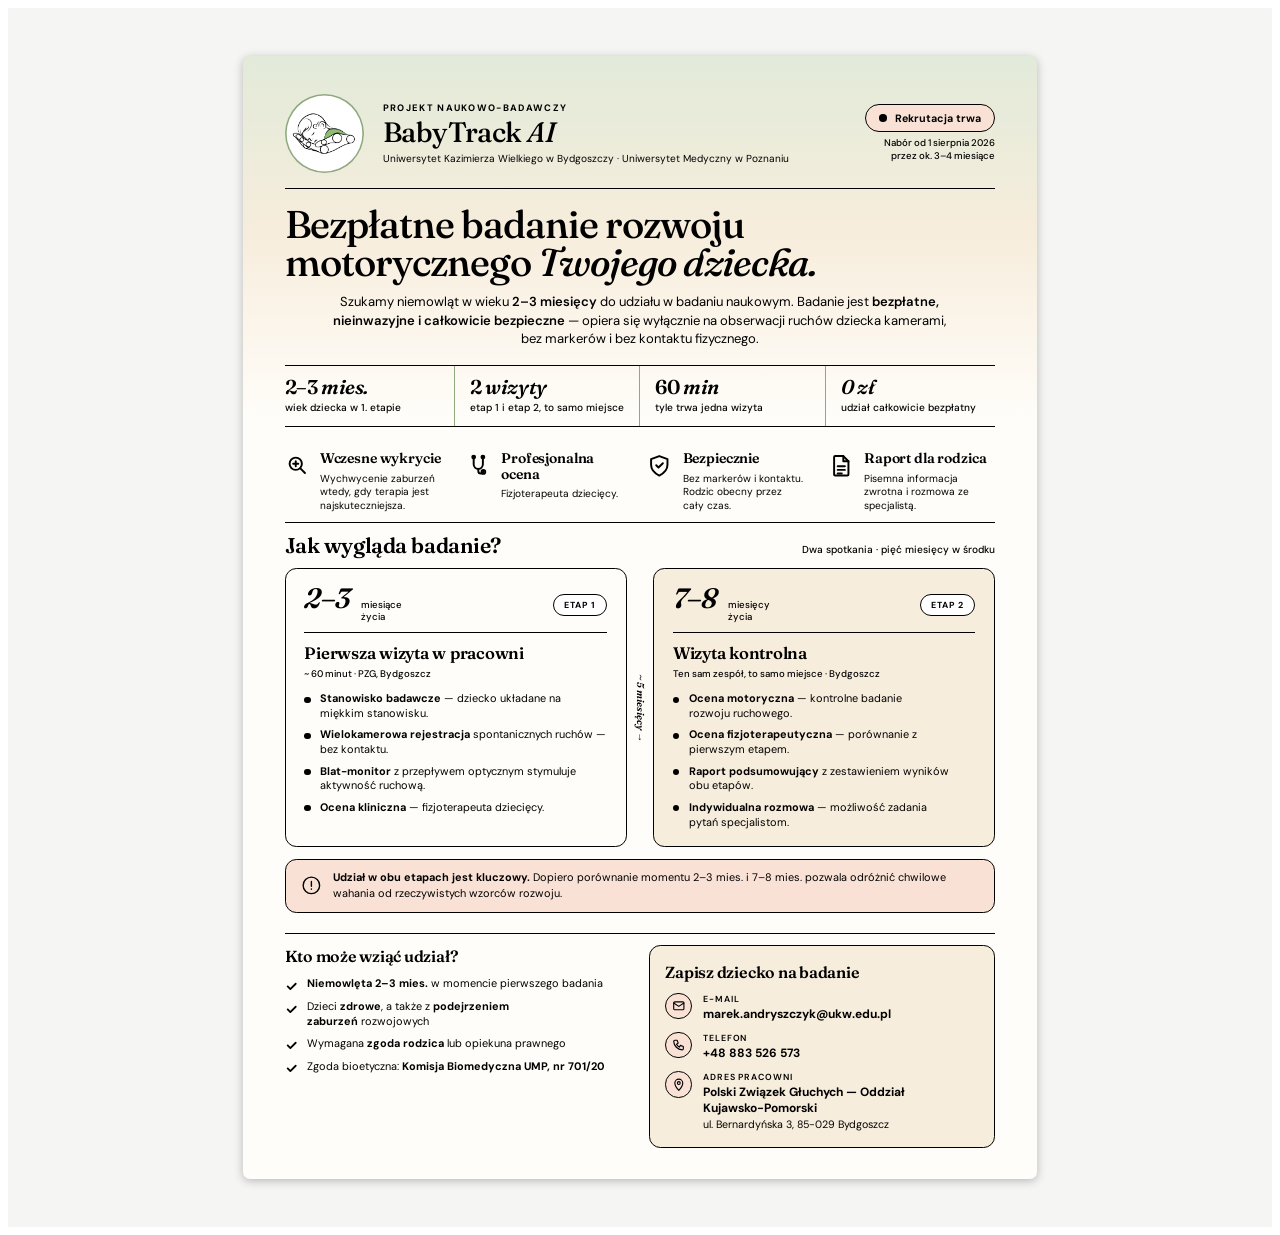
==== BabyTrack AI Plakat A4.html @ 6ee7b048 "Initial commit" ====
<!doctype html>
<html lang="pl">
<head>
<meta charset="utf-8">
<title>BabyTrack AI — Plakat A4</title>
<meta name="viewport" content="width=device-width, initial-scale=1">
<link rel="preconnect" href="https://fonts.googleapis.com">
<link rel="preconnect" href="https://fonts.gstatic.com" crossorigin>
<link href="https://fonts.googleapis.com/css2?family=Fraunces:ital,opsz,wght@0,9..144,400;0,9..144,500;0,9..144,600;1,9..144,400;1,9..144,500&family=DM+Sans:wght@400;500;600;700&display=swap" rel="stylesheet">
<style>
doc-page:not(:defined){visibility:hidden}
:root{
  --paper:#fffdf9;--ink:#000000;--ink-soft:#000000;--ink-mute:#000000;
  --navy:#000000;--sky:#e2ead9;--sky-deep:#8fa87d;--tint:#f7eddc;--peach:#f9e2d5;
  --display:"Fraunces",Georgia,serif;--sans:"DM Sans",system-ui,sans-serif;
}
*{box-sizing:border-box}
a{color:var(--navy);text-decoration:none}
a:hover{color:var(--ink)}
.page{
  font-family:var(--sans);color:var(--ink);
  background:
    linear-gradient(180deg, var(--sky) 0%, var(--tint) 16%, var(--paper) 32%),
    var(--paper);
  display:flex;flex-direction:column;
  padding:10mm 11mm 8mm;
  line-height:1.38;
}

/* masthead */
.mast{display:flex;align-items:center;gap:5mm;padding-bottom:4mm;border-bottom:1.6px solid var(--ink)}
.mast .logo{width:21mm;height:21mm;border-radius:50%;background:#fff;display:grid;place-items:center;overflow:hidden;box-shadow:inset 0 0 0 1.6px var(--sky-deep);flex:none}
.mast .logo img{width:90%;height:90%;object-fit:contain}
.mast .who{flex:1;min-width:0}
.mast .eyebrow{font-size:7pt;letter-spacing:.14em;text-transform:uppercase;color:var(--navy);font-weight:700;margin:0 0 1mm}
.mast .brand{font-family:var(--display);font-weight:500;font-size:21pt;letter-spacing:-.02em;line-height:1;margin:0}
.mast .brand em{font-style:italic;color:var(--navy)}
.mast .org{font-size:7.6pt;color:var(--ink-soft);margin:1.4mm 0 0;line-height:1.35;text-wrap:pretty}
.recruit{display:flex;flex-direction:column;align-items:flex-end;gap:1.4mm;text-align:right;flex:none;min-width:max-content}
.recruit .pill{display:inline-flex;align-items:center;gap:2mm;white-space:nowrap;background:var(--peach);color:var(--ink);border:1.6px solid var(--ink);border-radius:99px;padding:1.4mm 3.6mm;font-size:8pt;font-weight:700}
.recruit .pill i{width:2mm;height:2mm;border-radius:50%;background:var(--navy);display:block}
.recruit .when{font-size:7.2pt;color:var(--ink-soft);line-height:1.35;font-weight:500}

/* hero */
.hero{padding:4.5mm 0 4mm}
.hero h1{font-family:var(--display);font-weight:500;font-size:29pt;line-height:.97;letter-spacing:-.025em;margin:0 0 3mm;max-width:158mm;text-wrap:balance}
.hero h1 em{font-style:italic;color:var(--navy)}
.hero .lede{font-size:9.8pt;color:var(--ink-soft);max-width:168mm;margin:0 auto 4mm;line-height:1.45;text-wrap:pretty}
.hero .lede b{color:var(--ink);font-weight:600}
.facts{display:flex;border-top:1.6px solid var(--ink);border-bottom:1.6px solid var(--ink)}
.fact{flex:1;padding:3mm 4mm 3mm 0;border-right:1px solid var(--sky-deep)}
.fact:last-child{border-right:0;padding-right:0}
.fact:not(:first-child){padding-left:4mm}
.fact .v{font-family:var(--display);font-weight:600;font-size:15pt;letter-spacing:-.02em;line-height:1;margin:0 0 1.2mm;color:var(--ink)}
.fact .v em{font-style:italic;color:var(--navy)}
.fact .l{font-size:7.6pt;color:var(--ink-soft);margin:0;line-height:1.3;text-wrap:pretty;font-weight:500}

/* benefits — compact inline row */
.benefits{display:grid;grid-template-columns:repeat(4,1fr);gap:4mm;padding:2.5mm 0}
.ben{display:flex;gap:2.8mm;align-items:flex-start}
.ben svg{width:6.5mm;height:6.5mm;color:var(--navy);stroke-width:1.9;flex:none;margin-top:.4mm}
.ben h3{font-family:var(--display);font-weight:600;font-size:10.5pt;line-height:1.12;letter-spacing:-.01em;margin:0 0 1.2mm;text-wrap:balance;color:var(--ink)}
.ben p{font-size:7.6pt;color:var(--ink-soft);margin:0;line-height:1.36;text-wrap:pretty}

/* stages */
.stages{display:flex;flex-direction:column}
.sec-head{display:flex;align-items:baseline;gap:4mm;margin-bottom:3mm;padding-top:3mm;border-top:1.6px solid var(--ink)}
.sec-head h2{font-family:var(--display);font-weight:600;font-size:16pt;letter-spacing:-.02em;margin:0;line-height:1;color:var(--ink)}
.sec-head .note{font-size:7.6pt;color:var(--ink-soft);margin-left:auto;font-weight:500}
.stage-row{display:grid;grid-template-columns:1fr 7mm 1fr;align-items:stretch}
.stage{border-radius:3mm;padding:4.5mm 5mm;border:1.6px solid var(--ink);display:flex;flex-direction:column}
.stage.s1{background:var(--paper)}
.stage.s2{background:var(--tint)}
.stage .top{display:flex;align-items:baseline;gap:3mm;margin-bottom:3mm;padding-bottom:2.6mm;border-bottom:1.2px solid var(--navy)}
.stage .age{font-family:var(--display);font-style:italic;font-weight:600;font-size:21pt;color:var(--navy);line-height:.9;letter-spacing:-.03em}
.stage .agel{font-size:7.2pt;color:var(--ink-soft);line-height:1.2;font-weight:500}
.stage .tag{margin-left:auto;font-size:6.6pt;letter-spacing:.12em;text-transform:uppercase;font-weight:700;background:#fff;color:var(--ink);border:1.4px solid var(--ink);border-radius:99px;padding:1mm 2.6mm}
.stage h3{font-family:var(--display);font-weight:600;font-size:12.5pt;line-height:1.12;letter-spacing:-.015em;margin:0 0 1mm;color:var(--ink)}
.stage .dur{font-size:7.2pt;color:var(--ink-soft);margin:0 0 3mm;font-weight:500}
.stage ul{list-style:none;margin:0;padding:0;display:flex;flex-direction:column;gap:1.7mm}
.stage li{display:flex;gap:2.6mm;font-size:8.2pt;line-height:1.36;text-wrap:pretty}
.stage li::before{content:"";flex:none;width:1.6mm;height:1.6mm;border-radius:50%;background:var(--ink);margin-top:1.5mm}
.stage li b{font-weight:700;color:var(--ink)}
.stage li span{color:var(--ink-soft)}
.gap{display:grid;place-items:center}
.gap .arrow{font-family:var(--display);font-style:italic;font-size:7.6pt;color:var(--navy);writing-mode:vertical-rl;font-weight:600}
.both{margin-top:3mm;background:var(--peach);border:1.6px solid var(--ink);border-radius:3mm;padding:2.8mm 4mm;display:flex;gap:3mm;align-items:center}
.both svg{width:5.5mm;height:5.5mm;color:var(--navy);flex:none}
.both p{margin:0;font-size:8.2pt;line-height:1.4;color:var(--ink-soft);text-wrap:pretty}
.both b{color:var(--ink);font-weight:700}

/* bottom */
.bottom{display:grid;grid-template-columns:1fr 1fr;gap:5mm;padding-top:3mm;margin-top:auto;border-top:1.6px solid var(--ink)}
.who-can h4,.contact h4{font-family:var(--display);font-weight:600;font-size:12pt;letter-spacing:-.015em;margin:0 0 2.4mm;color:var(--ink)}
.who-can ul{list-style:none;margin:0;padding:0;display:flex;flex-direction:column;gap:1.8mm}
.who-can li{display:flex;gap:2.6mm;font-size:8.2pt;line-height:1.36;color:var(--ink-soft);text-wrap:pretty}
.who-can li b{color:var(--ink);font-weight:700}
.who-can li svg{width:3.4mm;height:3.4mm;color:var(--navy);flex:none;margin-top:.9mm;stroke-width:3.4}
.contact{background:var(--tint);border:1.6px solid var(--ink);border-radius:3mm;padding:4mm}
.contact .rows{display:flex;flex-direction:column;gap:2.6mm}
.crow{display:flex;gap:3mm;align-items:flex-start}
.crow .ico{width:7mm;height:7mm;border-radius:50%;background:var(--peach);border:1.2px solid var(--navy);display:grid;place-items:center;color:var(--navy);flex:none}
.crow .ico svg{width:3.6mm;height:3.6mm;stroke-width:2}
.crow .l{font-size:6.6pt;letter-spacing:.1em;text-transform:uppercase;color:var(--ink-soft);margin:0 0 .5mm;font-weight:600}
.crow .v{font-size:9pt;font-weight:700;margin:0;line-height:1.3;color:var(--ink)}
.crow .v small{font-weight:400;color:var(--ink-soft);font-size:8pt;text-wrap:pretty}

/* footer */
.foot{display:none}
</style>
</head>
<body>
<doc-page size="a4">
<section class="page" data-screen-label="Plakat A4">

  <header class="mast">
    <span class="logo"><img src="assets/babytrack-logo.png" alt=""></span>
    <div class="who">
      <p class="eyebrow">Projekt naukowo-badawczy</p>
      <p class="brand">BabyTrack <em>AI</em></p>
      <p class="org">Uniwersytet Kazimierza Wielkiego w Bydgoszczy · Uniwersytet Medyczny w Poznaniu</p>
    </div>
    <div class="recruit">
      <span class="pill"><i></i> Rekrutacja trwa</span>
      <span class="when">Nabór od 1 sierpnia 2026<br>przez ok. 3–4 miesiące</span>
    </div>
  </header>

  <div class="hero">
    <h1>Bezpłatne badanie rozwoju motorycznego <em>Twojego dziecka.</em></h1>
    <p class="lede" style="text-align:center">Szukamy niemowląt w wieku <b>2–3 miesięcy</b> do udziału w badaniu naukowym. Badanie jest <b>bezpłatne, nieinwazyjne i całkowicie bezpieczne</b> — opiera się wyłącznie na obserwacji ruchów dziecka kamerami, bez markerów i bez kontaktu fizycznego.</p>
    <div class="facts">
      <div class="fact"><p class="v">2–3 <em>mies.</em></p><p class="l">wiek dziecka w 1. etapie</p></div>
      <div class="fact"><p class="v">2 <em>wizyty</em></p><p class="l">etap 1 i etap 2, to samo miejsce</p></div>
      <div class="fact"><p class="v">60 <em>min</em></p><p class="l">tyle trwa jedna wizyta</p></div>
      <div class="fact"><p class="v"><em>0 zł</em></p><p class="l">udział całkowicie bezpłatny</p></div>
    </div>
  </div>

  <div class="benefits">
    <div class="ben">
      <svg viewBox="0 0 24 24" fill="none" stroke="currentColor" stroke-linecap="round" stroke-linejoin="round"><circle cx="10.5" cy="10.5" r="6"></circle><path d="M15 15l4.5 4.5"></path><path d="M8 10.5h5M10.5 8v5"></path></svg>
      <div><h3>Wczesne wykrycie</h3><p>Wychwycenie zaburzeń wtedy, gdy terapia jest najskuteczniejsza.</p></div>
    </div>
    <div class="ben">
      <svg viewBox="0 0 24 24" fill="none" stroke="currentColor" stroke-linecap="round" stroke-linejoin="round"><path d="M7.5 4v7a4.5 4.5 0 0 0 9 0V4"></path><circle cx="7.5" cy="4" r="1.4"></circle><circle cx="16.5" cy="4" r="1.4"></circle><path d="M12 15.5v2a2.5 2.5 0 0 0 5 0"></path><circle cx="17" cy="18.5" r="1.8"></circle></svg>
      <div><h3>Profesjonalna ocena</h3><p>Fizjoterapeuta dziecięcy.</p></div>
    </div>
    <div class="ben">
      <svg viewBox="0 0 24 24" fill="none" stroke="currentColor" stroke-linecap="round" stroke-linejoin="round"><path d="M12 3l8 3v5.5c0 4.8-3.6 8.4-8 10.5-4.4-2.1-8-5.7-8-10.5V6l8-3z"></path><path d="M9 12l2.2 2.2L15.5 10"></path></svg>
      <div><h3>Bezpiecznie</h3><p>Bez markerów i kontaktu. Rodzic obecny przez cały czas.</p></div>
    </div>
    <div class="ben">
      <svg viewBox="0 0 24 24" fill="none" stroke="currentColor" stroke-linecap="round" stroke-linejoin="round"><path d="M6 3h8l5 5v13a1 1 0 0 1-1 1H6a1 1 0 0 1-1-1V4a1 1 0 0 1 1-1z"></path><path d="M14 3v5h5"></path><path d="M8.5 13h7M8.5 16.5h7M8.5 20h4"></path></svg>
      <div><h3>Raport dla rodzica</h3><p>Pisemna informacja zwrotna i rozmowa ze specjalistą.</p></div>
    </div>
  </div>

  <div class="stages">
    <div class="sec-head">
      <h2>Jak wygląda badanie?</h2>
      <span class="note">Dwa spotkania · pięć miesięcy w środku</span>
    </div>
    <div class="stage-row">
      <div class="stage s1">
        <div class="top">
          <span class="age">2–3</span><span class="agel">miesiące<br>życia</span>
          <span class="tag">Etap 1</span>
        </div>
        <h3>Pierwsza wizyta w pracowni</h3>
        <p class="dur">~ 60 minut · PZG, Bydgoszcz</p>
        <ul>
          <li><span><b>Stanowisko badawcze</b> — dziecko układane na miękkim stanowisku.</span></li>
          <li><span><b>Wielokamerowa rejestracja</b> spontanicznych ruchów — bez kontaktu.</span></li>
          <li><span><b>Blat-monitor</b> z przepływem optycznym stymuluje aktywność ruchową.</span></li>
          <li><span><b>Ocena kliniczna</b> — fizjoterapeuta dziecięcy.</span></li>
        </ul>
      </div>
      <div class="gap"><span class="arrow">~ 5 miesięcy →</span></div>
      <div class="stage s2">
        <div class="top">
          <span class="age">7–8</span><span class="agel">miesięcy<br>życia</span>
          <span class="tag">Etap 2</span>
        </div>
        <h3>Wizyta kontrolna</h3>
        <p class="dur">Ten sam zespół, to samo miejsce · Bydgoszcz</p>
        <ul>
          <li><span><b>Ocena motoryczna</b> — kontrolne badanie rozwoju ruchowego.</span></li>
          <li><span><b>Ocena fizjoterapeutyczna</b> — porównanie z pierwszym etapem.</span></li>
          <li><span><b>Raport podsumowujący</b> z zestawieniem wyników obu etapów.</span></li>
          <li><span><b>Indywidualna rozmowa</b> — możliwość zadania pytań specjalistom.</span></li>
        </ul>
      </div>
    </div>
    <div class="both">
      <svg viewBox="0 0 24 24" fill="none" stroke="currentColor" stroke-width="1.6" stroke-linecap="round"><circle cx="12" cy="12" r="9.5"></circle><path d="M12 7.5v5.5M12 16v.4"></path></svg>
      <p><b>Udział w obu etapach jest kluczowy.</b> Dopiero porównanie momentu 2–3 mies. i 7–8 mies. pozwala odróżnić chwilowe wahania od rzeczywistych wzorców rozwoju.</p>
    </div>
  </div>

  <div class="bottom">
    <div class="who-can">
      <h4>Kto może wziąć udział?</h4>
      <ul>
        <li><svg viewBox="0 0 24 24" fill="none" stroke="currentColor" stroke-linecap="round" stroke-linejoin="round"><path d="M5 12l5 5L20 7"></path></svg><span><b>Niemowlęta 2–3 mies.</b> w momencie pierwszego badania</span></li>
        <li><svg viewBox="0 0 24 24" fill="none" stroke="currentColor" stroke-linecap="round" stroke-linejoin="round"><path d="M5 12l5 5L20 7"></path></svg><span>Dzieci <b>zdrowe</b>, a także z <b>podejrzeniem zaburzeń</b> rozwojowych</span></li>
        <li><svg viewBox="0 0 24 24" fill="none" stroke="currentColor" stroke-linecap="round" stroke-linejoin="round"><path d="M5 12l5 5L20 7"></path></svg><span>Wymagana <b>zgoda rodzica</b> lub opiekuna prawnego</span></li>
        <li><svg viewBox="0 0 24 24" fill="none" stroke="currentColor" stroke-linecap="round" stroke-linejoin="round"><path d="M5 12l5 5L20 7"></path></svg><span>Zgoda bioetyczna: <b>Komisja Biomedyczna UMP, nr 701/20</b></span></li>
      </ul>
    </div>
    <div class="contact">
      <h4>Zapisz dziecko na badanie</h4>
      <div class="rows">
        <div class="crow">
          <span class="ico"><svg viewBox="0 0 24 24" fill="none" stroke="currentColor" stroke-linecap="round" stroke-linejoin="round"><rect x="3" y="5" width="18" height="14" rx="2"></rect><path d="M3 7l9 6 9-6"></path></svg></span>
          <div><p class="l">E-mail</p><p class="v"><a href="mailto:marek.andryszczyk@ukw.edu.pl">marek.andryszczyk@ukw.edu.pl</a></p></div>
        </div>
        <div class="crow">
          <span class="ico"><svg viewBox="0 0 24 24" fill="none" stroke="currentColor" stroke-linecap="round" stroke-linejoin="round"><path d="M5 4h4l2 5-3 2a12 12 0 0 0 5 5l2-3 5 2v4a2 2 0 0 1-2 2A16 16 0 0 1 3 6a2 2 0 0 1 2-2z"></path></svg></span>
          <div><p class="l">Telefon</p><p class="v"><a href="tel:+48883526573">+48 883 526 573</a></p></div>
        </div>
        <div class="crow">
          <span class="ico"><svg viewBox="0 0 24 24" fill="none" stroke="currentColor" stroke-linecap="round" stroke-linejoin="round"><path d="M12 22s7-7 7-13a7 7 0 0 0-14 0c0 6 7 13 7 13z"></path><circle cx="12" cy="9" r="2.5"></circle></svg></span>
          <div><p class="l">Adres pracowni</p><p class="v">Polski Związek Głuchych — Oddział Kujawsko-Pomorski<br><small>ul. Bernardyńska 3, 85-029 Bydgoszcz</small></p></div>
        </div>
      </div>
    </div>
  </div>

  <footer class="foot">
    <div class="logos"></div>
  </footer>

</section>
</doc-page>
<template id="__bundler_thumbnail" data-bg-color="#e2ead9">
  <svg viewBox="0 0 1200 800" xmlns="http://www.w3.org/2000/svg">
    <rect width="1200" height="800" fill="#e2ead9"></rect>
    <rect x="360" y="200" width="480" height="400" rx="24" fill="#fffdf9" stroke="#000" stroke-width="8"></rect>
    <circle cx="600" cy="340" r="70" fill="#f9e2d5" stroke="#000" stroke-width="8"></circle>
    <text x="600" y="365" text-anchor="middle" font-family="Georgia, serif" font-style="italic" font-size="72" fill="#000">B</text>
    <rect x="440" y="450" width="320" height="16" rx="8" fill="#000"></rect>
    <rect x="480" y="492" width="240" height="12" rx="6" fill="#000" opacity="0.45"></rect>
    <rect x="440" y="534" width="140" height="12" rx="6" fill="#000" opacity="0.25"></rect>
    <rect x="600" y="534" width="160" height="12" rx="6" fill="#000" opacity="0.25"></rect>
  </svg>
</template>
<script src="doc-page.js"></script>
<script>
customElements.whenDefined('doc-page').then(() => {
  const dp = document.querySelector('doc-page');
  const kick = () => { if (dp && typeof dp._measure === 'function') dp._measure(); };
  kick(); requestAnimationFrame(kick);
  if (document.fonts && document.fonts.ready) document.fonts.ready.then(kick);
  window.addEventListener('load', kick);
});
</script>
</body>
</html>
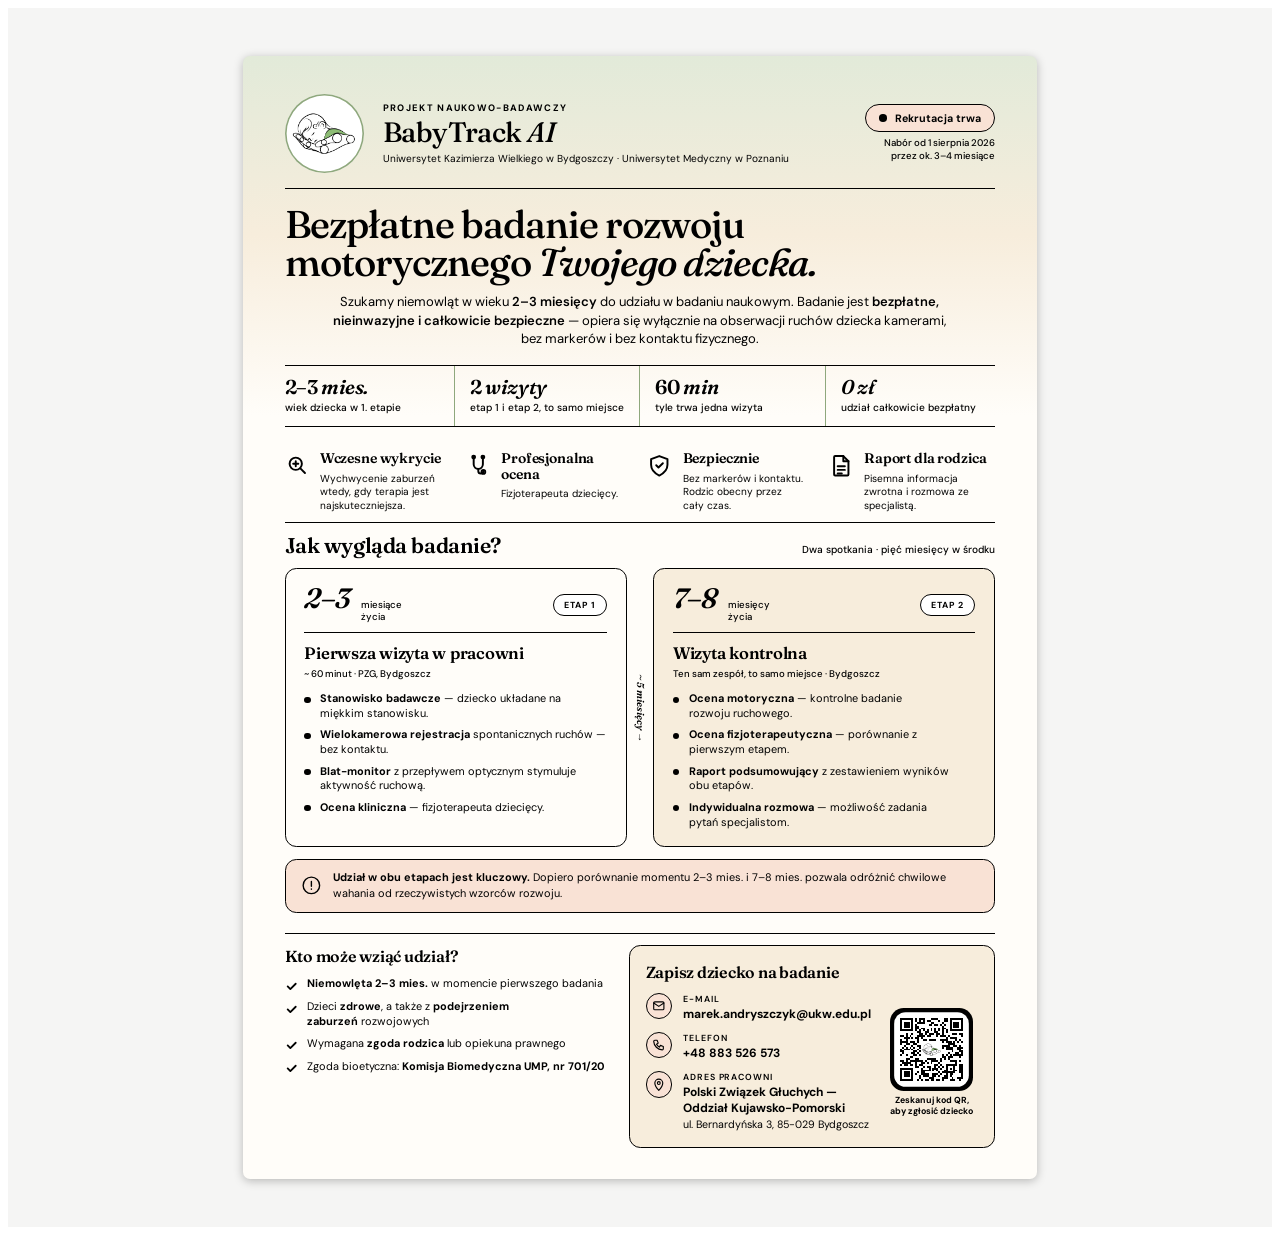
==== commit a6a82792: "formspree" ====
--- a/BabyTrack AI Plakat A4.html
+++ b/BabyTrack AI Plakat A4.html
@@ -97,7 +97,11 @@
 .who-can li b{color:var(--ink);font-weight:700}
 .who-can li svg{width:3.4mm;height:3.4mm;color:var(--navy);flex:none;margin-top:.9mm;stroke-width:3.4}
 .contact{background:var(--tint);border:1.6px solid var(--ink);border-radius:3mm;padding:4mm}
-.contact .rows{display:flex;flex-direction:column;gap:2.6mm}
+.contact .content{display:flex;gap:3.5mm;align-items:center}
+.contact .rows{display:flex;flex:1;min-width:0;flex-direction:column;gap:2.6mm}
+.qr-cta{width:25mm;flex:none;text-align:center}
+.qr-cta img{display:block;width:22mm;height:22mm;margin:0 auto .9mm}
+.qr-cta p{margin:0;font-size:6.6pt;line-height:1.25;font-weight:700;color:var(--ink);text-wrap:balance}
 .crow{display:flex;gap:3mm;align-items:flex-start}
 .crow .ico{width:7mm;height:7mm;border-radius:50%;background:var(--peach);border:1.2px solid var(--navy);display:grid;place-items:center;color:var(--navy);flex:none}
 .crow .ico svg{width:3.6mm;height:3.6mm;stroke-width:2}
@@ -210,18 +214,24 @@
     </div>
     <div class="contact">
       <h4>Zapisz dziecko na badanie</h4>
-      <div class="rows">
-        <div class="crow">
-          <span class="ico"><svg viewBox="0 0 24 24" fill="none" stroke="currentColor" stroke-linecap="round" stroke-linejoin="round"><rect x="3" y="5" width="18" height="14" rx="2"></rect><path d="M3 7l9 6 9-6"></path></svg></span>
-          <div><p class="l">E-mail</p><p class="v"><a href="mailto:marek.andryszczyk@ukw.edu.pl">marek.andryszczyk@ukw.edu.pl</a></p></div>
-        </div>
-        <div class="crow">
-          <span class="ico"><svg viewBox="0 0 24 24" fill="none" stroke="currentColor" stroke-linecap="round" stroke-linejoin="round"><path d="M5 4h4l2 5-3 2a12 12 0 0 0 5 5l2-3 5 2v4a2 2 0 0 1-2 2A16 16 0 0 1 3 6a2 2 0 0 1 2-2z"></path></svg></span>
-          <div><p class="l">Telefon</p><p class="v"><a href="tel:+48883526573">+48 883 526 573</a></p></div>
-        </div>
-        <div class="crow">
-          <span class="ico"><svg viewBox="0 0 24 24" fill="none" stroke="currentColor" stroke-linecap="round" stroke-linejoin="round"><path d="M12 22s7-7 7-13a7 7 0 0 0-14 0c0 6 7 13 7 13z"></path><circle cx="12" cy="9" r="2.5"></circle></svg></span>
-          <div><p class="l">Adres pracowni</p><p class="v">Polski Związek Głuchych — Oddział Kujawsko-Pomorski<br><small>ul. Bernardyńska 3, 85-029 Bydgoszcz</small></p></div>
+      <div class="content">
+        <div class="rows">
+          <div class="crow">
+            <span class="ico"><svg viewBox="0 0 24 24" fill="none" stroke="currentColor" stroke-linecap="round" stroke-linejoin="round"><rect x="3" y="5" width="18" height="14" rx="2"></rect><path d="M3 7l9 6 9-6"></path></svg></span>
+            <div><p class="l">E-mail</p><p class="v"><a href="mailto:marek.andryszczyk@ukw.edu.pl">marek.andryszczyk@ukw.edu.pl</a></p></div>
+          </div>
+          <div class="crow">
+            <span class="ico"><svg viewBox="0 0 24 24" fill="none" stroke="currentColor" stroke-linecap="round" stroke-linejoin="round"><path d="M5 4h4l2 5-3 2a12 12 0 0 0 5 5l2-3 5 2v4a2 2 0 0 1-2 2A16 16 0 0 1 3 6a2 2 0 0 1 2-2z"></path></svg></span>
+            <div><p class="l">Telefon</p><p class="v"><a href="tel:+48883526573">+48 883 526 573</a></p></div>
+          </div>
+          <div class="crow">
+            <span class="ico"><svg viewBox="0 0 24 24" fill="none" stroke="currentColor" stroke-linecap="round" stroke-linejoin="round"><path d="M12 22s7-7 7-13a7 7 0 0 0-14 0c0 6 7 13 7 13z"></path><circle cx="12" cy="9" r="2.5"></circle></svg></span>
+            <div><p class="l">Adres pracowni</p><p class="v">Polski Związek Głuchych — Oddział Kujawsko-Pomorski<br><small>ul. Bernardyńska 3, 85-029 Bydgoszcz</small></p></div>
+          </div>
+        </div>
+        <div class="qr-cta">
+          <img src="assets/qrcode.svg" alt="Kod QR prowadzący do formularza zgłoszeniowego">
+          <p>Zeskanuj kod QR, aby zgłosić dziecko</p>
         </div>
       </div>
     </div>
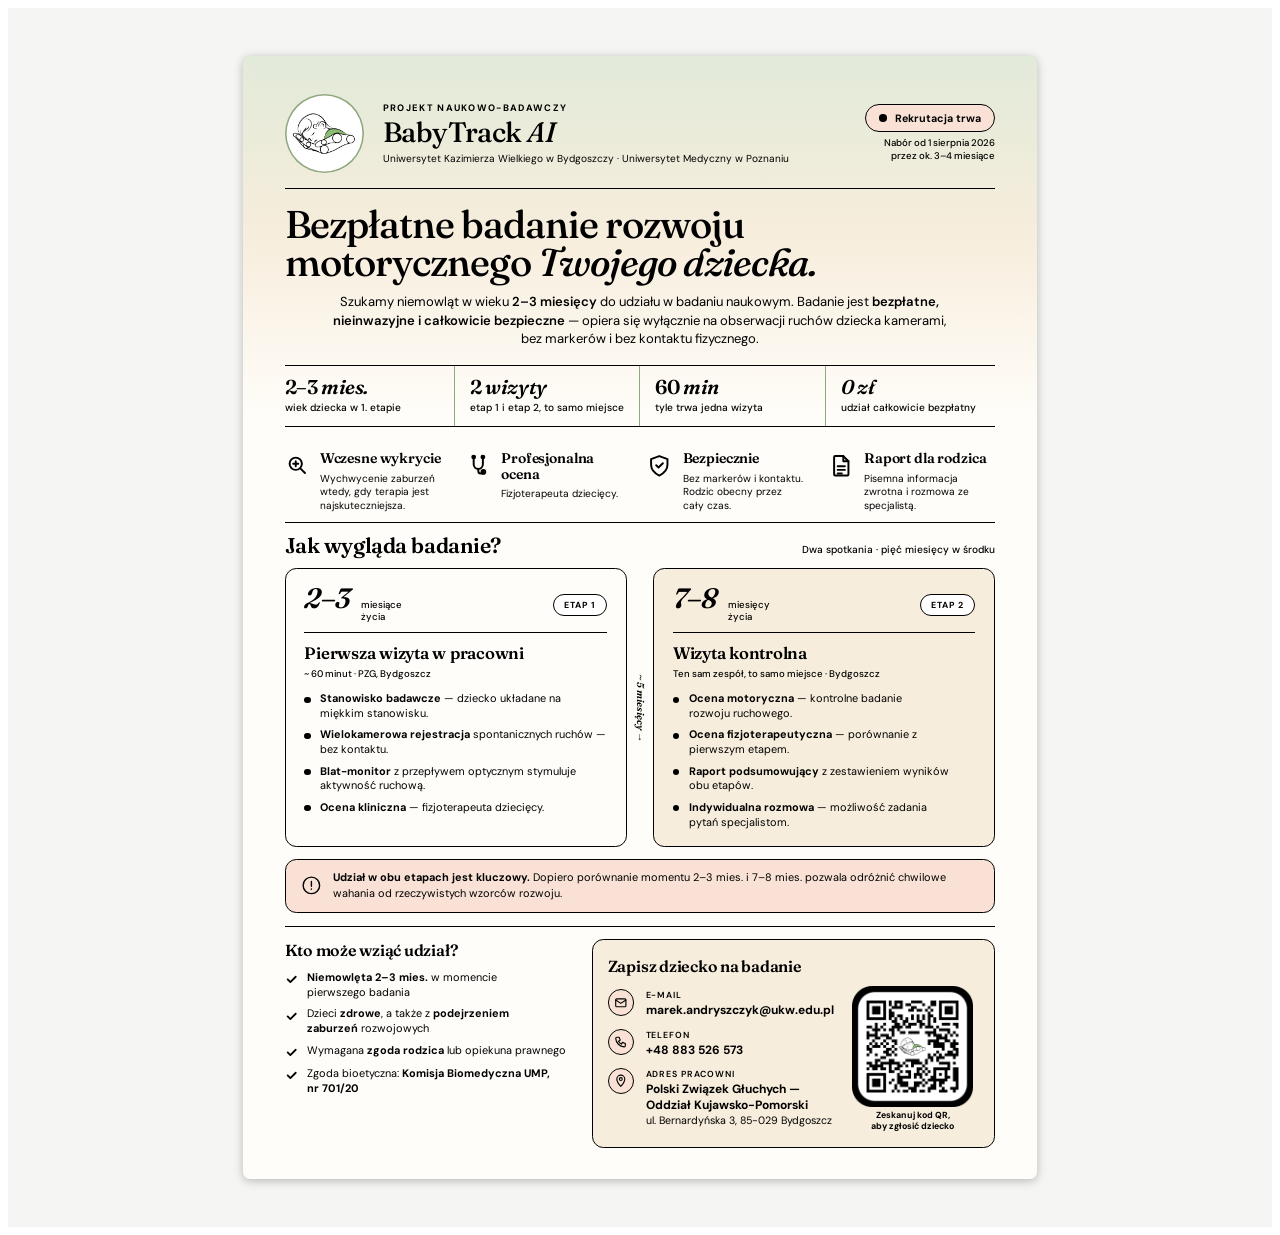
==== commit 3fa9eb2a: "plakat QR" ====
--- a/BabyTrack AI Plakat A4.html
+++ b/BabyTrack AI Plakat A4.html
@@ -99,8 +99,8 @@
 .contact{background:var(--tint);border:1.6px solid var(--ink);border-radius:3mm;padding:4mm}
 .contact .content{display:flex;gap:3.5mm;align-items:center}
 .contact .rows{display:flex;flex:1;min-width:0;flex-direction:column;gap:2.6mm}
-.qr-cta{width:25mm;flex:none;text-align:center}
-.qr-cta img{display:block;width:22mm;height:22mm;margin:0 auto .9mm}
+.qr-cta{width:35mm;flex:none;text-align:center}
+.qr-cta img{display:block;width:32mm;height:32mm;margin:0 auto .9mm}
 .qr-cta p{margin:0;font-size:6.6pt;line-height:1.25;font-weight:700;color:var(--ink);text-wrap:balance}
 .crow{display:flex;gap:3mm;align-items:flex-start}
 .crow .ico{width:7mm;height:7mm;border-radius:50%;background:var(--peach);border:1.2px solid var(--navy);display:grid;place-items:center;color:var(--navy);flex:none}
@@ -230,7 +230,7 @@
           </div>
         </div>
         <div class="qr-cta">
-          <img src="assets/qrcode.svg" alt="Kod QR prowadzący do formularza zgłoszeniowego">
+          <img src="assets/qrcode.png" alt="Kod QR prowadzący do formularza zgłoszeniowego">
           <p>Zeskanuj kod QR, aby zgłosić dziecko</p>
         </div>
       </div>
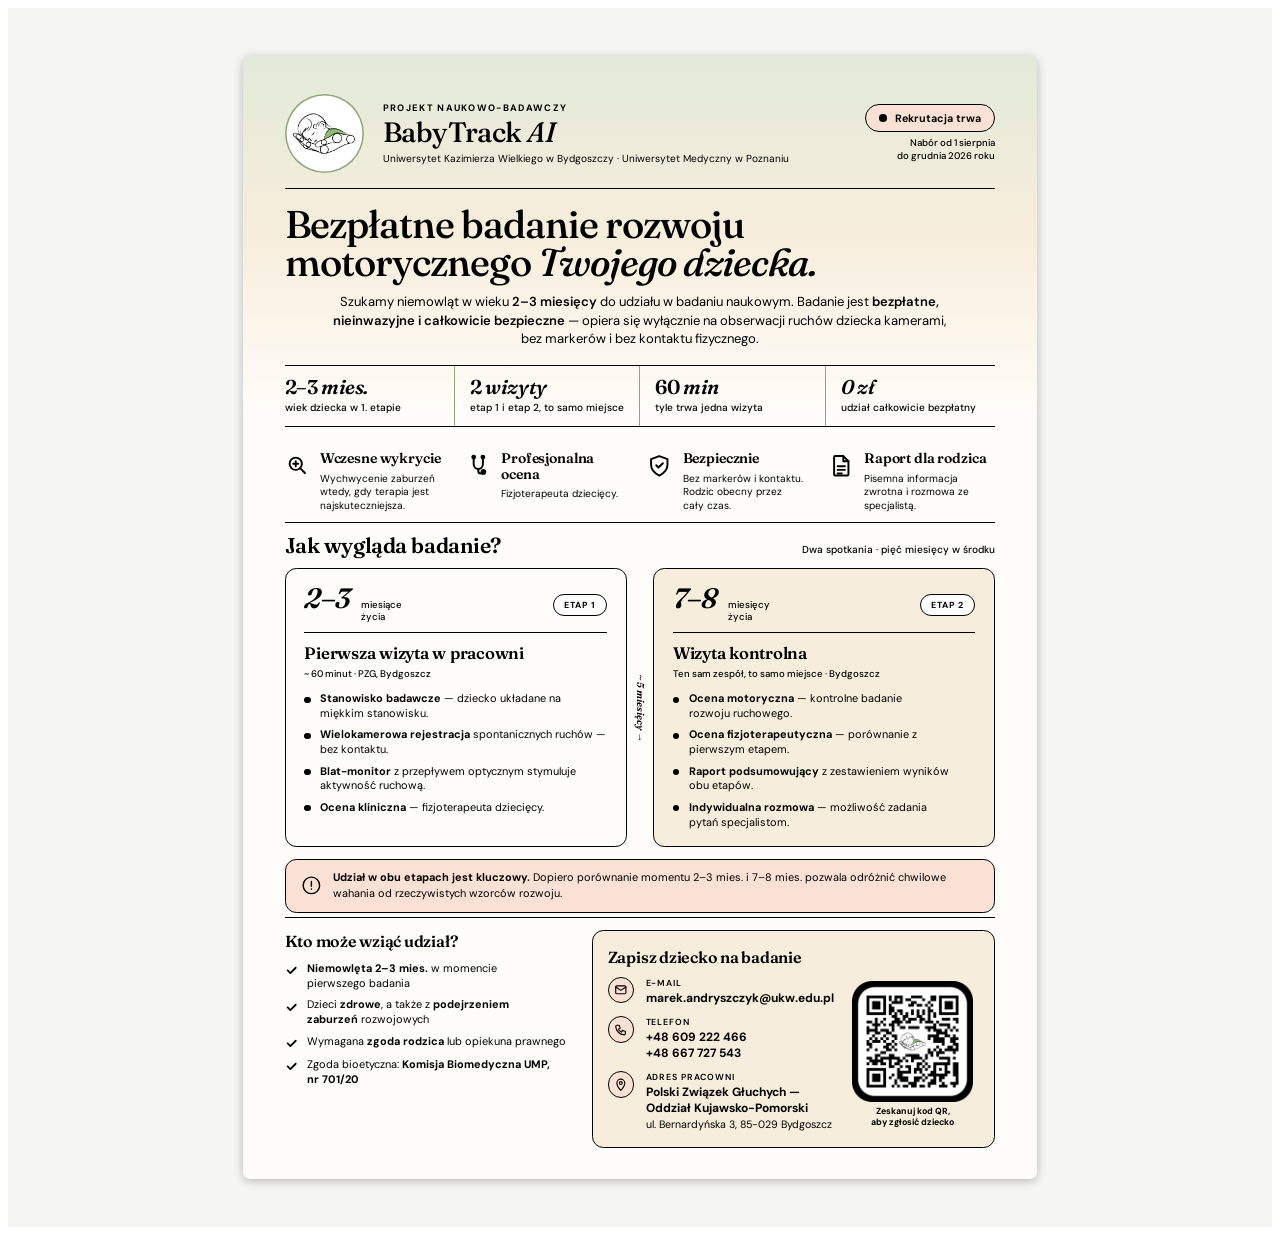
==== commit 67605591: "zmiana danych i telefonu" ====
--- a/BabyTrack AI Plakat A4.html
+++ b/BabyTrack AI Plakat A4.html
@@ -126,7 +126,7 @@
     </div>
     <div class="recruit">
       <span class="pill"><i></i> Rekrutacja trwa</span>
-      <span class="when">Nabór od 1 sierpnia 2026<br>przez ok. 3–4 miesiące</span>
+      <span class="when">Nabór od 1 sierpnia<br>do grudnia 2026 roku</span>
     </div>
   </header>
 
@@ -222,7 +222,7 @@
           </div>
           <div class="crow">
             <span class="ico"><svg viewBox="0 0 24 24" fill="none" stroke="currentColor" stroke-linecap="round" stroke-linejoin="round"><path d="M5 4h4l2 5-3 2a12 12 0 0 0 5 5l2-3 5 2v4a2 2 0 0 1-2 2A16 16 0 0 1 3 6a2 2 0 0 1 2-2z"></path></svg></span>
-            <div><p class="l">Telefon</p><p class="v"><a href="tel:+48883526573">+48 883 526 573</a></p></div>
+            <div><p class="l">Telefon</p><p class="v"><a href="tel:+48609222466">+48 609 222 466</a><br><a href="tel:+48667727543">+48 667 727 543</a></p></div>
           </div>
           <div class="crow">
             <span class="ico"><svg viewBox="0 0 24 24" fill="none" stroke="currentColor" stroke-linecap="round" stroke-linejoin="round"><path d="M12 22s7-7 7-13a7 7 0 0 0-14 0c0 6 7 13 7 13z"></path><circle cx="12" cy="9" r="2.5"></circle></svg></span>
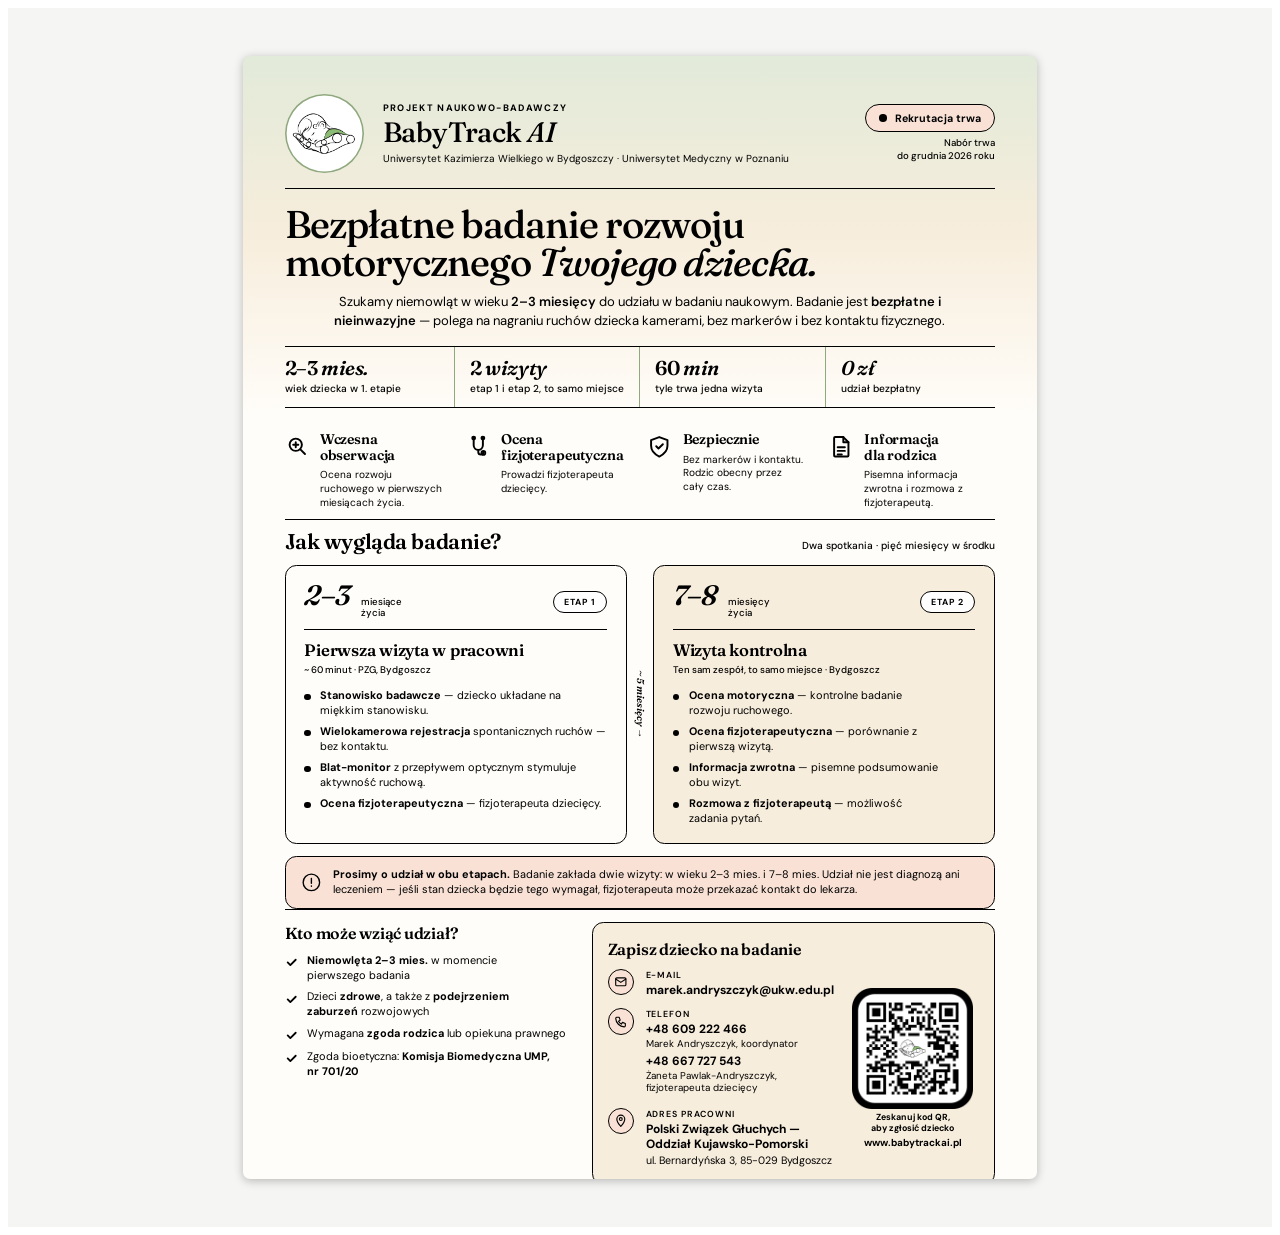
==== commit 8ab5f6c1: "odświerzenie strony" ====
--- a/BabyTrack AI Plakat A4.html
+++ b/BabyTrack AI Plakat A4.html
@@ -102,11 +102,13 @@
 .qr-cta{width:35mm;flex:none;text-align:center}
 .qr-cta img{display:block;width:32mm;height:32mm;margin:0 auto .9mm}
 .qr-cta p{margin:0;font-size:6.6pt;line-height:1.25;font-weight:700;color:var(--ink);text-wrap:balance}
+.qr-cta .url{display:inline-block;margin-top:.8mm;font-size:7.4pt;color:var(--navy)}
 .crow{display:flex;gap:3mm;align-items:flex-start}
 .crow .ico{width:7mm;height:7mm;border-radius:50%;background:var(--peach);border:1.2px solid var(--navy);display:grid;place-items:center;color:var(--navy);flex:none}
 .crow .ico svg{width:3.6mm;height:3.6mm;stroke-width:2}
 .crow .l{font-size:6.6pt;letter-spacing:.1em;text-transform:uppercase;color:var(--ink-soft);margin:0 0 .5mm;font-weight:600}
 .crow .v{font-size:9pt;font-weight:700;margin:0;line-height:1.3;color:var(--ink)}
+.crow .v small.who{display:block;margin:0 0 1mm;font-size:7.4pt;line-height:1.25}
 .crow .v small{font-weight:400;color:var(--ink-soft);font-size:8pt;text-wrap:pretty}
 
 /* footer */
@@ -126,29 +128,29 @@
     </div>
     <div class="recruit">
       <span class="pill"><i></i> Rekrutacja trwa</span>
-      <span class="when">Nabór od 1 sierpnia<br>do grudnia 2026 roku</span>
+      <span class="when">Nabór trwa<br>do grudnia 2026 roku</span>
     </div>
   </header>
 
   <div class="hero">
     <h1>Bezpłatne badanie rozwoju motorycznego <em>Twojego dziecka.</em></h1>
-    <p class="lede" style="text-align:center">Szukamy niemowląt w wieku <b>2–3 miesięcy</b> do udziału w badaniu naukowym. Badanie jest <b>bezpłatne, nieinwazyjne i całkowicie bezpieczne</b> — opiera się wyłącznie na obserwacji ruchów dziecka kamerami, bez markerów i bez kontaktu fizycznego.</p>
+    <p class="lede" style="text-align:center">Szukamy niemowląt w wieku <b>2–3 miesięcy</b> do udziału w badaniu naukowym. Badanie jest <b>bezpłatne i nieinwazyjne</b> — polega na nagraniu ruchów dziecka kamerami, bez markerów i bez kontaktu fizycznego.</p>
     <div class="facts">
       <div class="fact"><p class="v">2–3 <em>mies.</em></p><p class="l">wiek dziecka w 1. etapie</p></div>
       <div class="fact"><p class="v">2 <em>wizyty</em></p><p class="l">etap 1 i etap 2, to samo miejsce</p></div>
       <div class="fact"><p class="v">60 <em>min</em></p><p class="l">tyle trwa jedna wizyta</p></div>
-      <div class="fact"><p class="v"><em>0 zł</em></p><p class="l">udział całkowicie bezpłatny</p></div>
+      <div class="fact"><p class="v"><em>0 zł</em></p><p class="l">udział bezpłatny</p></div>
     </div>
   </div>
 
   <div class="benefits">
     <div class="ben">
       <svg viewBox="0 0 24 24" fill="none" stroke="currentColor" stroke-linecap="round" stroke-linejoin="round"><circle cx="10.5" cy="10.5" r="6"></circle><path d="M15 15l4.5 4.5"></path><path d="M8 10.5h5M10.5 8v5"></path></svg>
-      <div><h3>Wczesne wykrycie</h3><p>Wychwycenie zaburzeń wtedy, gdy terapia jest najskuteczniejsza.</p></div>
+      <div><h3>Wczesna obserwacja</h3><p>Ocena rozwoju ruchowego w pierwszych miesiącach życia.</p></div>
     </div>
     <div class="ben">
       <svg viewBox="0 0 24 24" fill="none" stroke="currentColor" stroke-linecap="round" stroke-linejoin="round"><path d="M7.5 4v7a4.5 4.5 0 0 0 9 0V4"></path><circle cx="7.5" cy="4" r="1.4"></circle><circle cx="16.5" cy="4" r="1.4"></circle><path d="M12 15.5v2a2.5 2.5 0 0 0 5 0"></path><circle cx="17" cy="18.5" r="1.8"></circle></svg>
-      <div><h3>Profesjonalna ocena</h3><p>Fizjoterapeuta dziecięcy.</p></div>
+      <div><h3>Ocena fizjoterapeutyczna</h3><p>Prowadzi fizjoterapeuta dziecięcy.</p></div>
     </div>
     <div class="ben">
       <svg viewBox="0 0 24 24" fill="none" stroke="currentColor" stroke-linecap="round" stroke-linejoin="round"><path d="M12 3l8 3v5.5c0 4.8-3.6 8.4-8 10.5-4.4-2.1-8-5.7-8-10.5V6l8-3z"></path><path d="M9 12l2.2 2.2L15.5 10"></path></svg>
@@ -156,7 +158,7 @@
     </div>
     <div class="ben">
       <svg viewBox="0 0 24 24" fill="none" stroke="currentColor" stroke-linecap="round" stroke-linejoin="round"><path d="M6 3h8l5 5v13a1 1 0 0 1-1 1H6a1 1 0 0 1-1-1V4a1 1 0 0 1 1-1z"></path><path d="M14 3v5h5"></path><path d="M8.5 13h7M8.5 16.5h7M8.5 20h4"></path></svg>
-      <div><h3>Raport dla rodzica</h3><p>Pisemna informacja zwrotna i rozmowa ze specjalistą.</p></div>
+      <div><h3>Informacja dla rodzica</h3><p>Pisemna informacja zwrotna i rozmowa z fizjoterapeutą.</p></div>
     </div>
   </div>
 
@@ -177,7 +179,7 @@
           <li><span><b>Stanowisko badawcze</b> — dziecko układane na miękkim stanowisku.</span></li>
           <li><span><b>Wielokamerowa rejestracja</b> spontanicznych ruchów — bez kontaktu.</span></li>
           <li><span><b>Blat-monitor</b> z przepływem optycznym stymuluje aktywność ruchową.</span></li>
-          <li><span><b>Ocena kliniczna</b> — fizjoterapeuta dziecięcy.</span></li>
+          <li><span><b>Ocena fizjoterapeutyczna</b> — fizjoterapeuta dziecięcy.</span></li>
         </ul>
       </div>
       <div class="gap"><span class="arrow">~ 5 miesięcy →</span></div>
@@ -190,15 +192,15 @@
         <p class="dur">Ten sam zespół, to samo miejsce · Bydgoszcz</p>
         <ul>
           <li><span><b>Ocena motoryczna</b> — kontrolne badanie rozwoju ruchowego.</span></li>
-          <li><span><b>Ocena fizjoterapeutyczna</b> — porównanie z pierwszym etapem.</span></li>
-          <li><span><b>Raport podsumowujący</b> z zestawieniem wyników obu etapów.</span></li>
-          <li><span><b>Indywidualna rozmowa</b> — możliwość zadania pytań specjalistom.</span></li>
+          <li><span><b>Ocena fizjoterapeutyczna</b> — porównanie z pierwszą wizytą.</span></li>
+          <li><span><b>Informacja zwrotna</b> — pisemne podsumowanie obu wizyt.</span></li>
+          <li><span><b>Rozmowa z fizjoterapeutą</b> — możliwość zadania pytań.</span></li>
         </ul>
       </div>
     </div>
     <div class="both">
       <svg viewBox="0 0 24 24" fill="none" stroke="currentColor" stroke-width="1.6" stroke-linecap="round"><circle cx="12" cy="12" r="9.5"></circle><path d="M12 7.5v5.5M12 16v.4"></path></svg>
-      <p><b>Udział w obu etapach jest kluczowy.</b> Dopiero porównanie momentu 2–3 mies. i 7–8 mies. pozwala odróżnić chwilowe wahania od rzeczywistych wzorców rozwoju.</p>
+      <p><b>Prosimy o udział w obu etapach.</b> Badanie zakłada dwie wizyty: w wieku 2–3 mies. i 7–8 mies. Udział nie jest diagnozą ani leczeniem — jeśli stan dziecka będzie tego wymagał, fizjoterapeuta może przekazać kontakt do lekarza.</p>
     </div>
   </div>
 
@@ -222,7 +224,7 @@
           </div>
           <div class="crow">
             <span class="ico"><svg viewBox="0 0 24 24" fill="none" stroke="currentColor" stroke-linecap="round" stroke-linejoin="round"><path d="M5 4h4l2 5-3 2a12 12 0 0 0 5 5l2-3 5 2v4a2 2 0 0 1-2 2A16 16 0 0 1 3 6a2 2 0 0 1 2-2z"></path></svg></span>
-            <div><p class="l">Telefon</p><p class="v"><a href="tel:+48609222466">+48 609 222 466</a><br><a href="tel:+48667727543">+48 667 727 543</a></p></div>
+            <div><p class="l">Telefon</p><p class="v"><a href="tel:+48609222466">+48 609 222 466</a><small class="who">Marek Andryszczyk, koordynator</small><a href="tel:+48667727543">+48 667 727 543</a><small class="who">Żaneta Pawlak-Andryszczyk,<br>fizjoterapeuta dziecięcy</small></p></div>
           </div>
           <div class="crow">
             <span class="ico"><svg viewBox="0 0 24 24" fill="none" stroke="currentColor" stroke-linecap="round" stroke-linejoin="round"><path d="M12 22s7-7 7-13a7 7 0 0 0-14 0c0 6 7 13 7 13z"></path><circle cx="12" cy="9" r="2.5"></circle></svg></span>
@@ -231,7 +233,7 @@
         </div>
         <div class="qr-cta">
           <img src="assets/qrcode.png" alt="Kod QR prowadzący do formularza zgłoszeniowego">
-          <p>Zeskanuj kod QR, aby zgłosić dziecko</p>
+          <p>Zeskanuj kod QR, aby zgłosić dziecko<br><span class="url">www.babytrackai.pl</span></p>
         </div>
       </div>
     </div>
